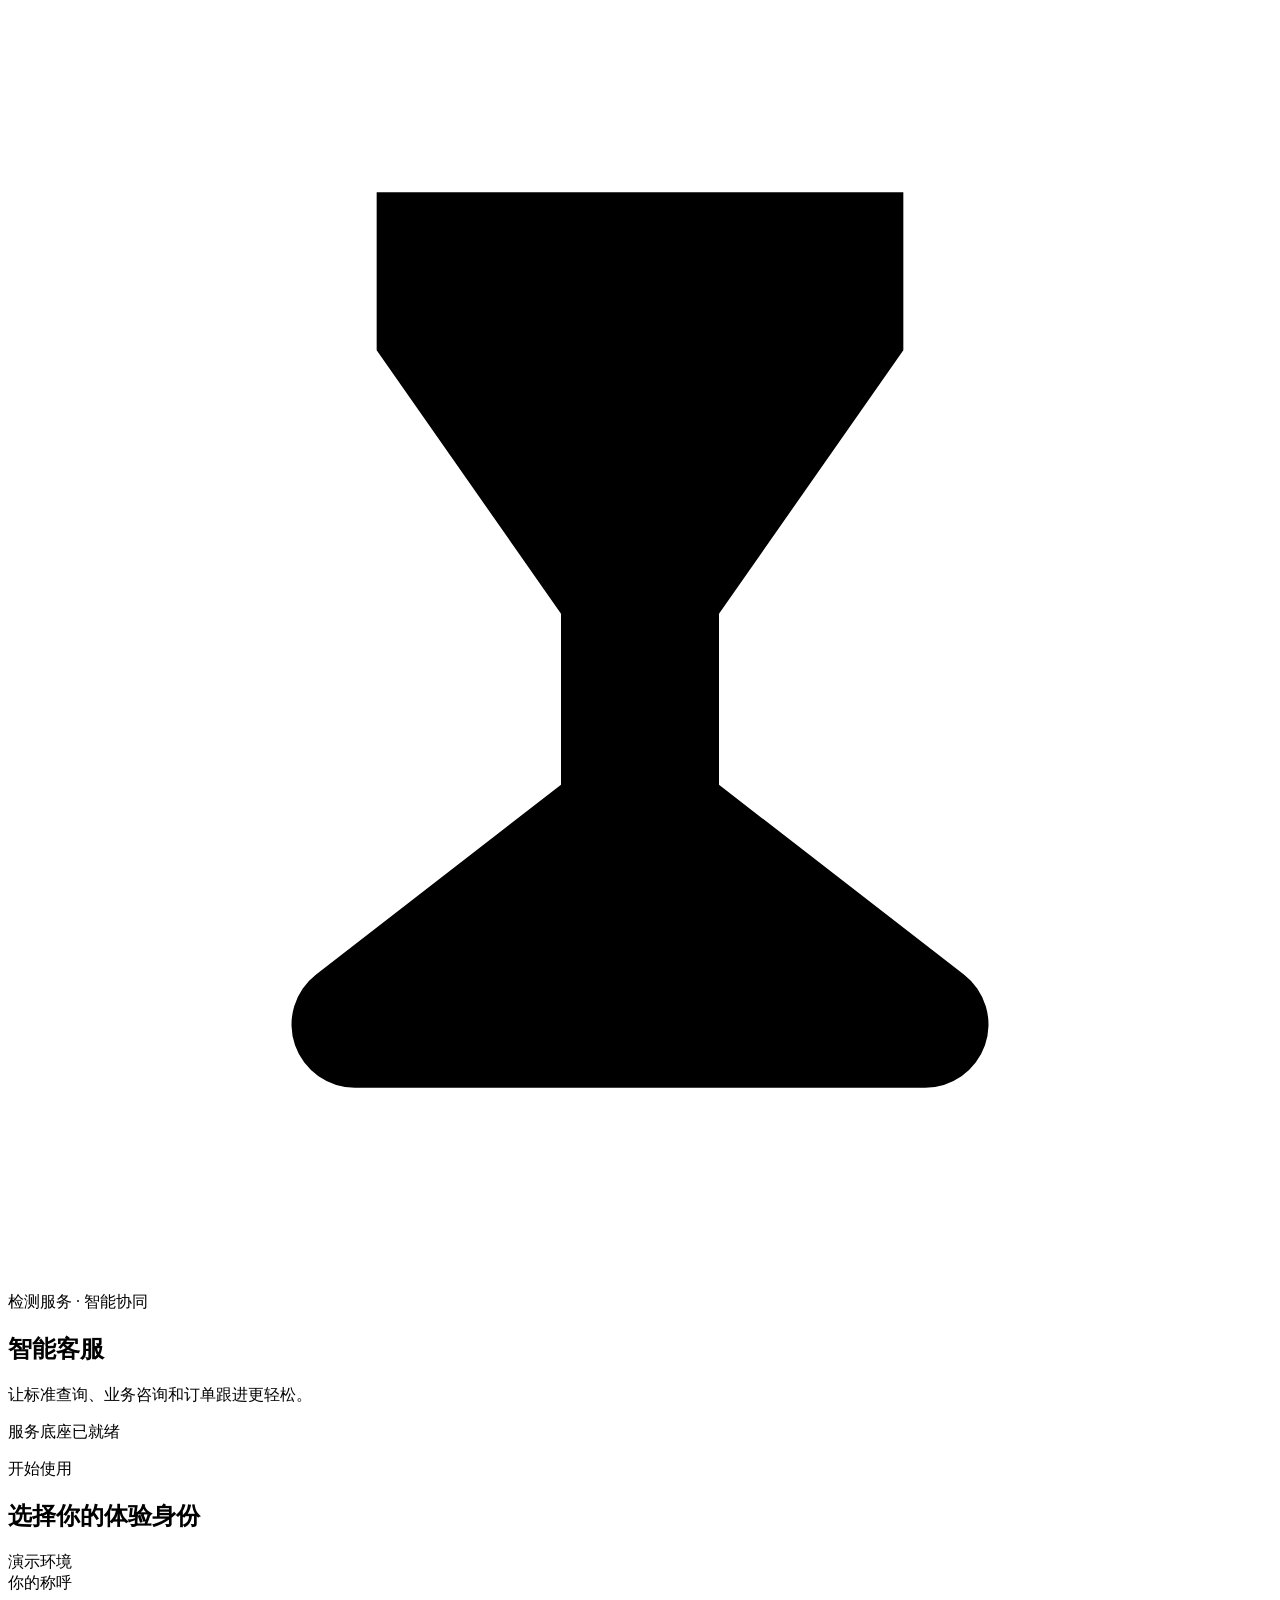
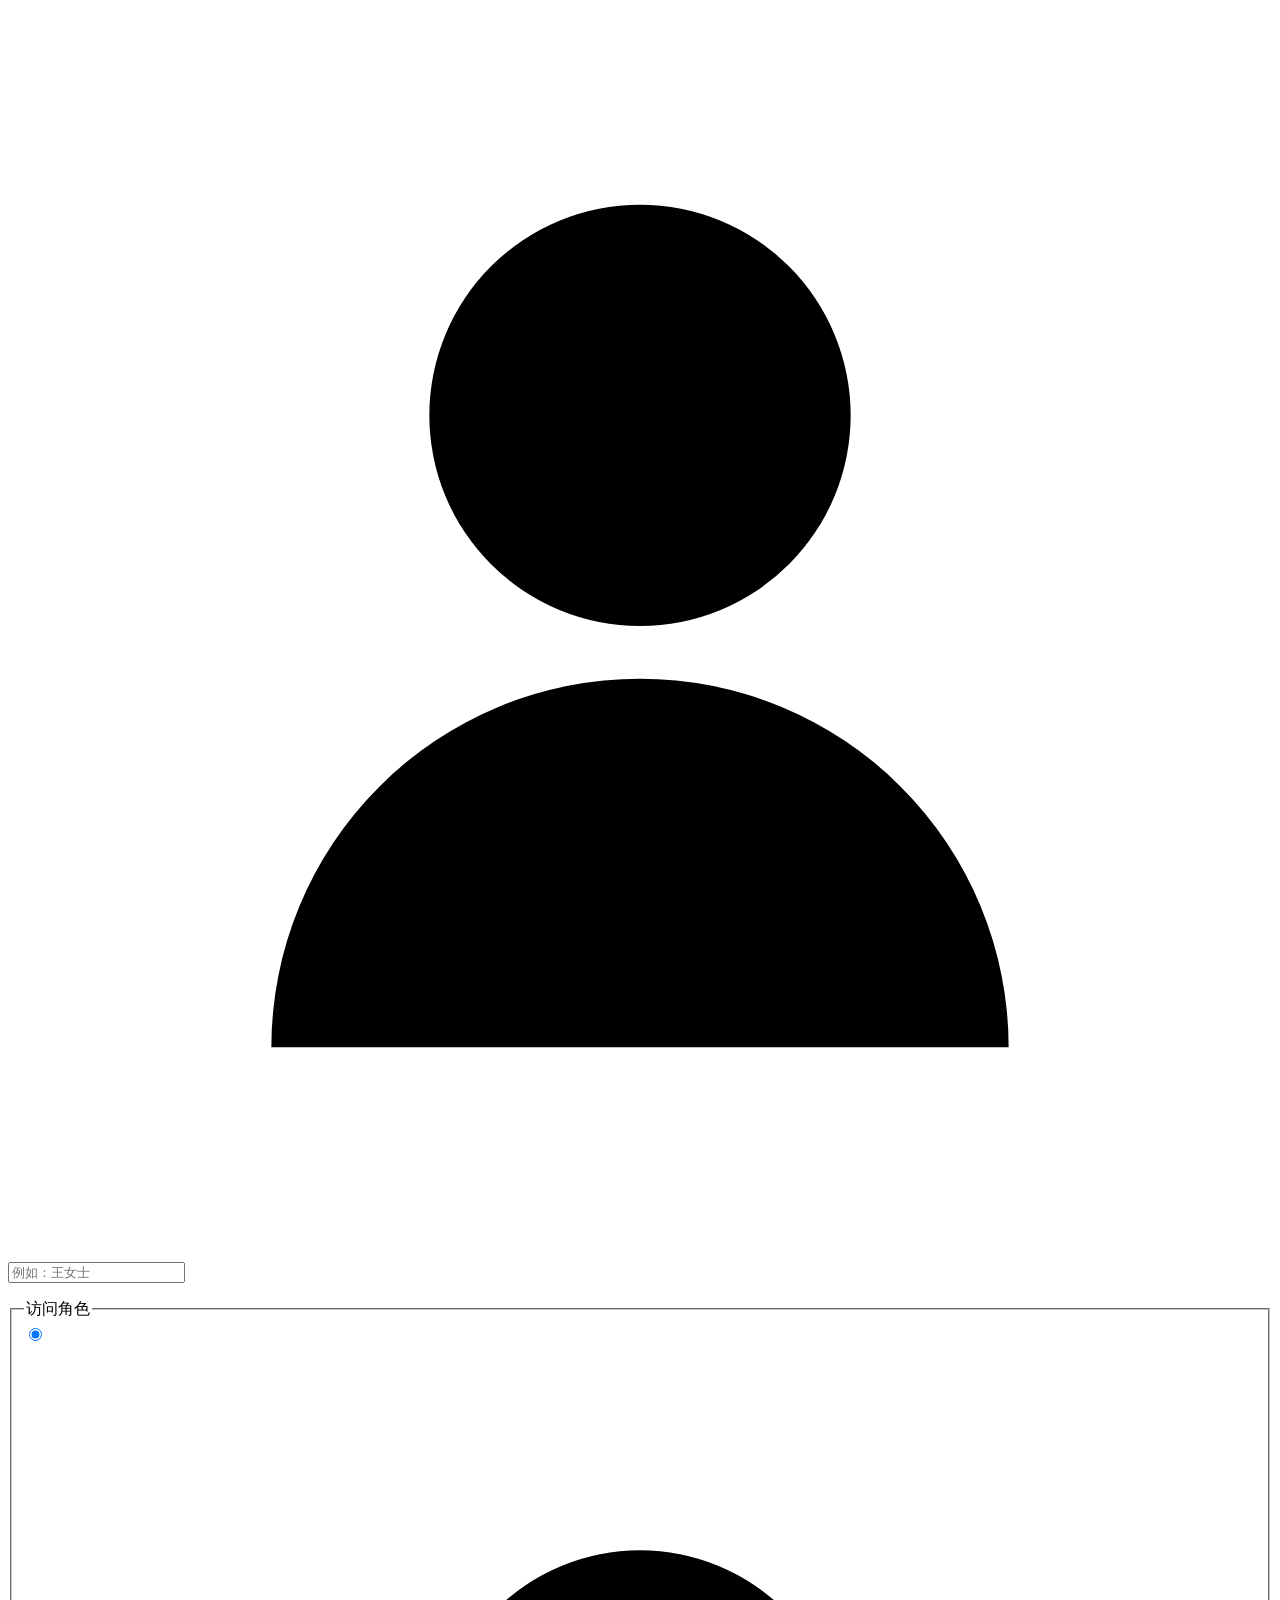
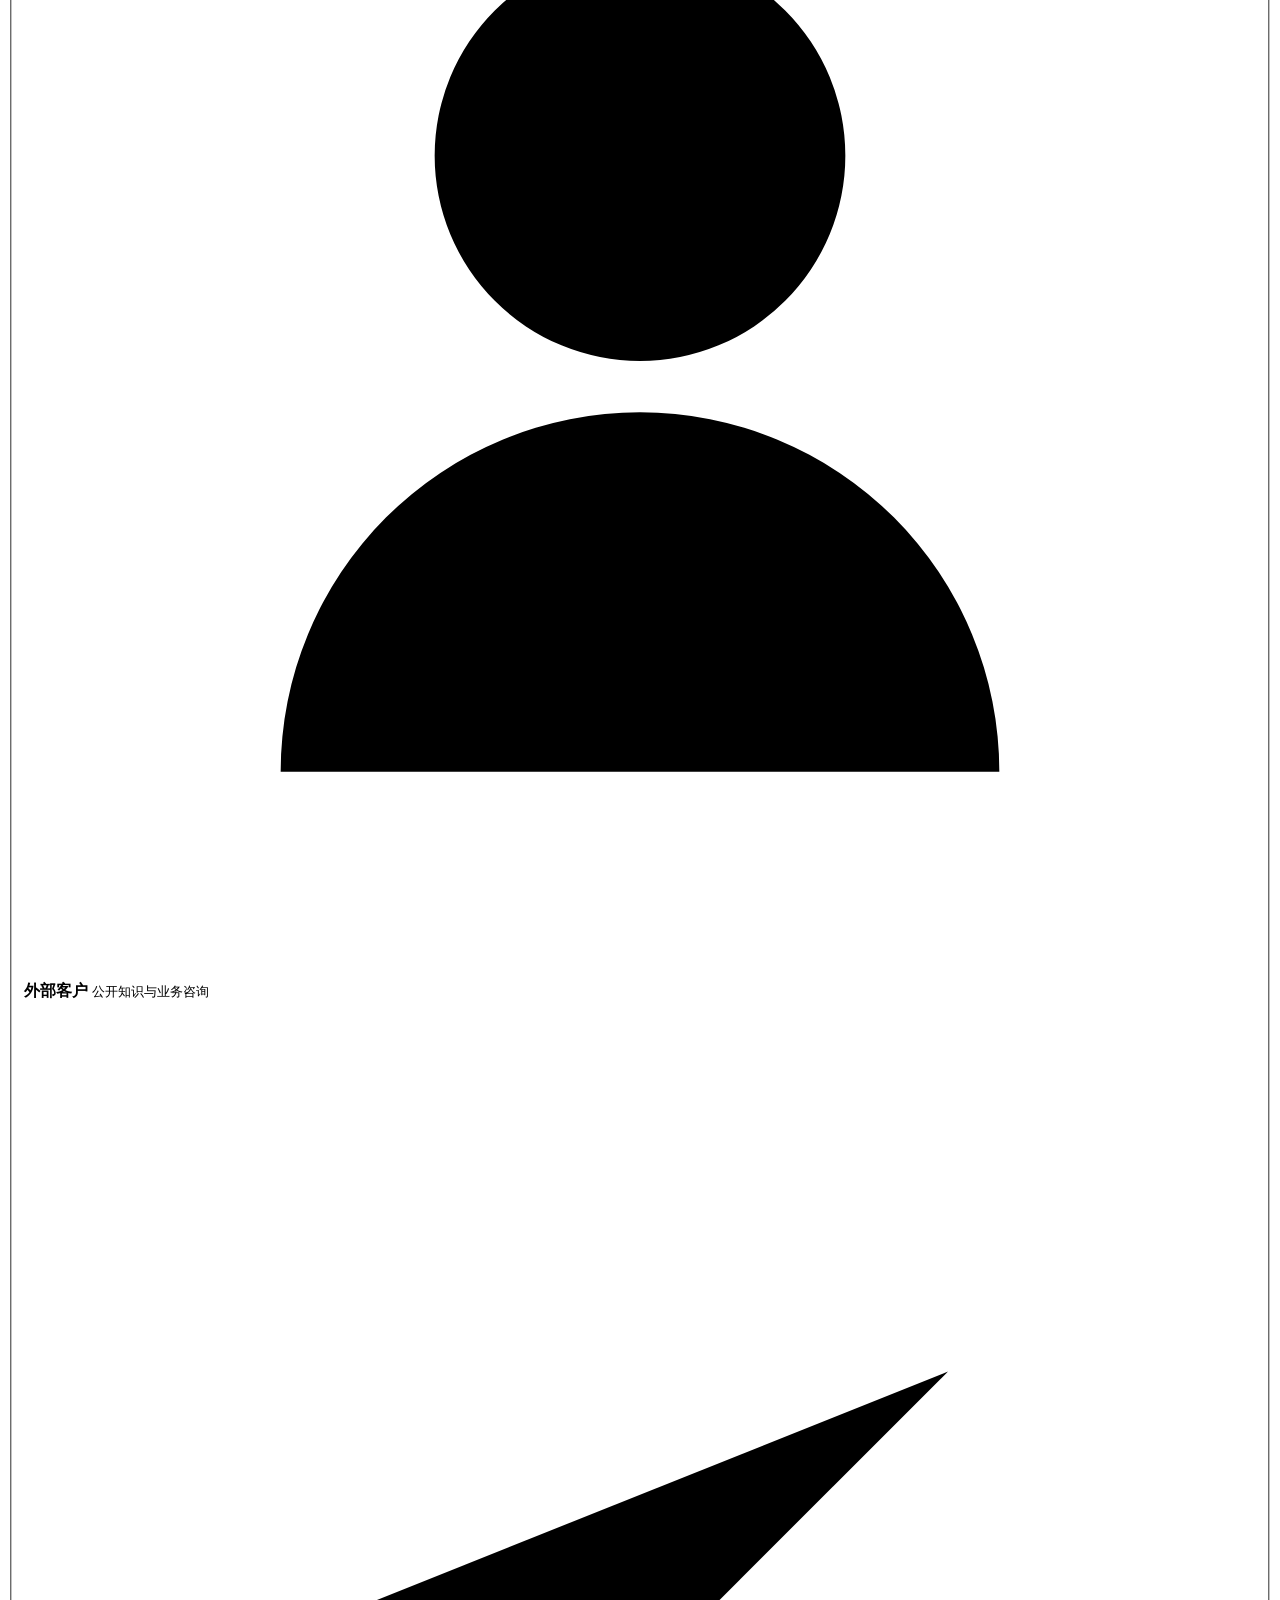
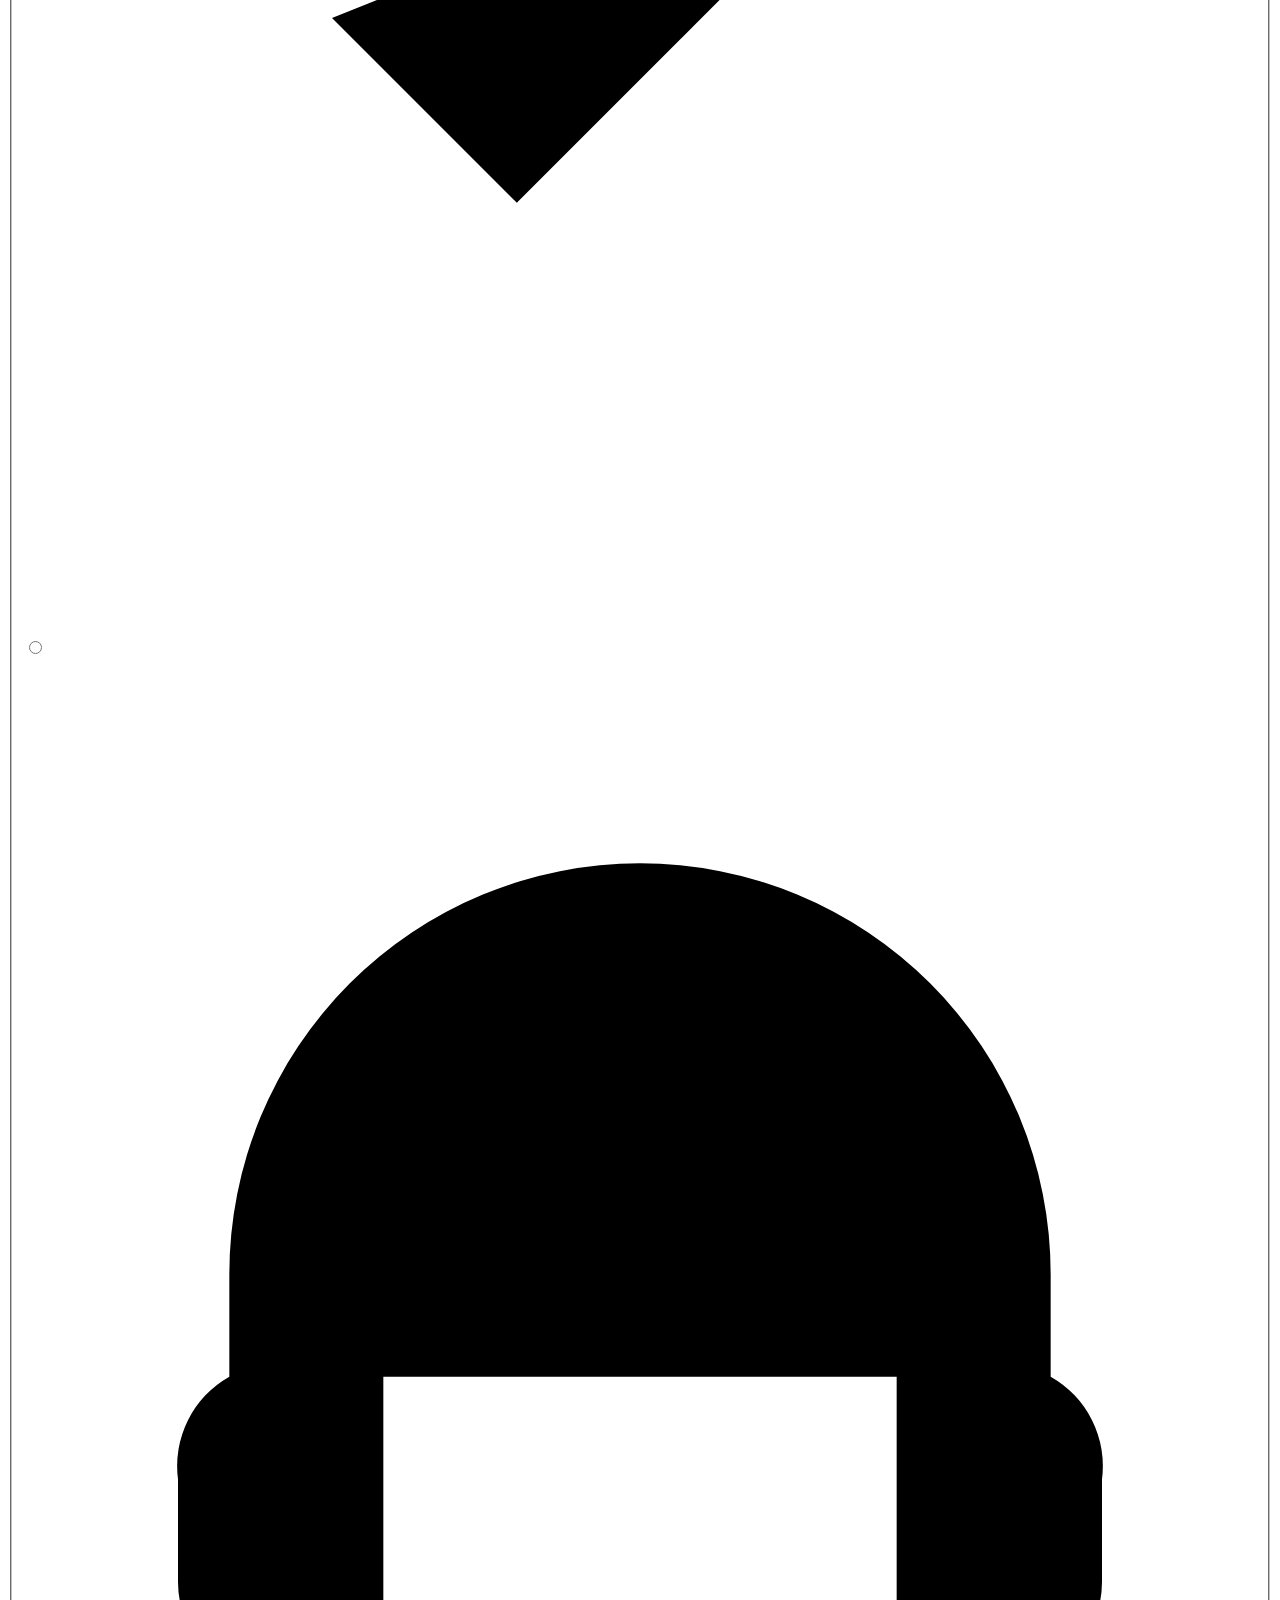
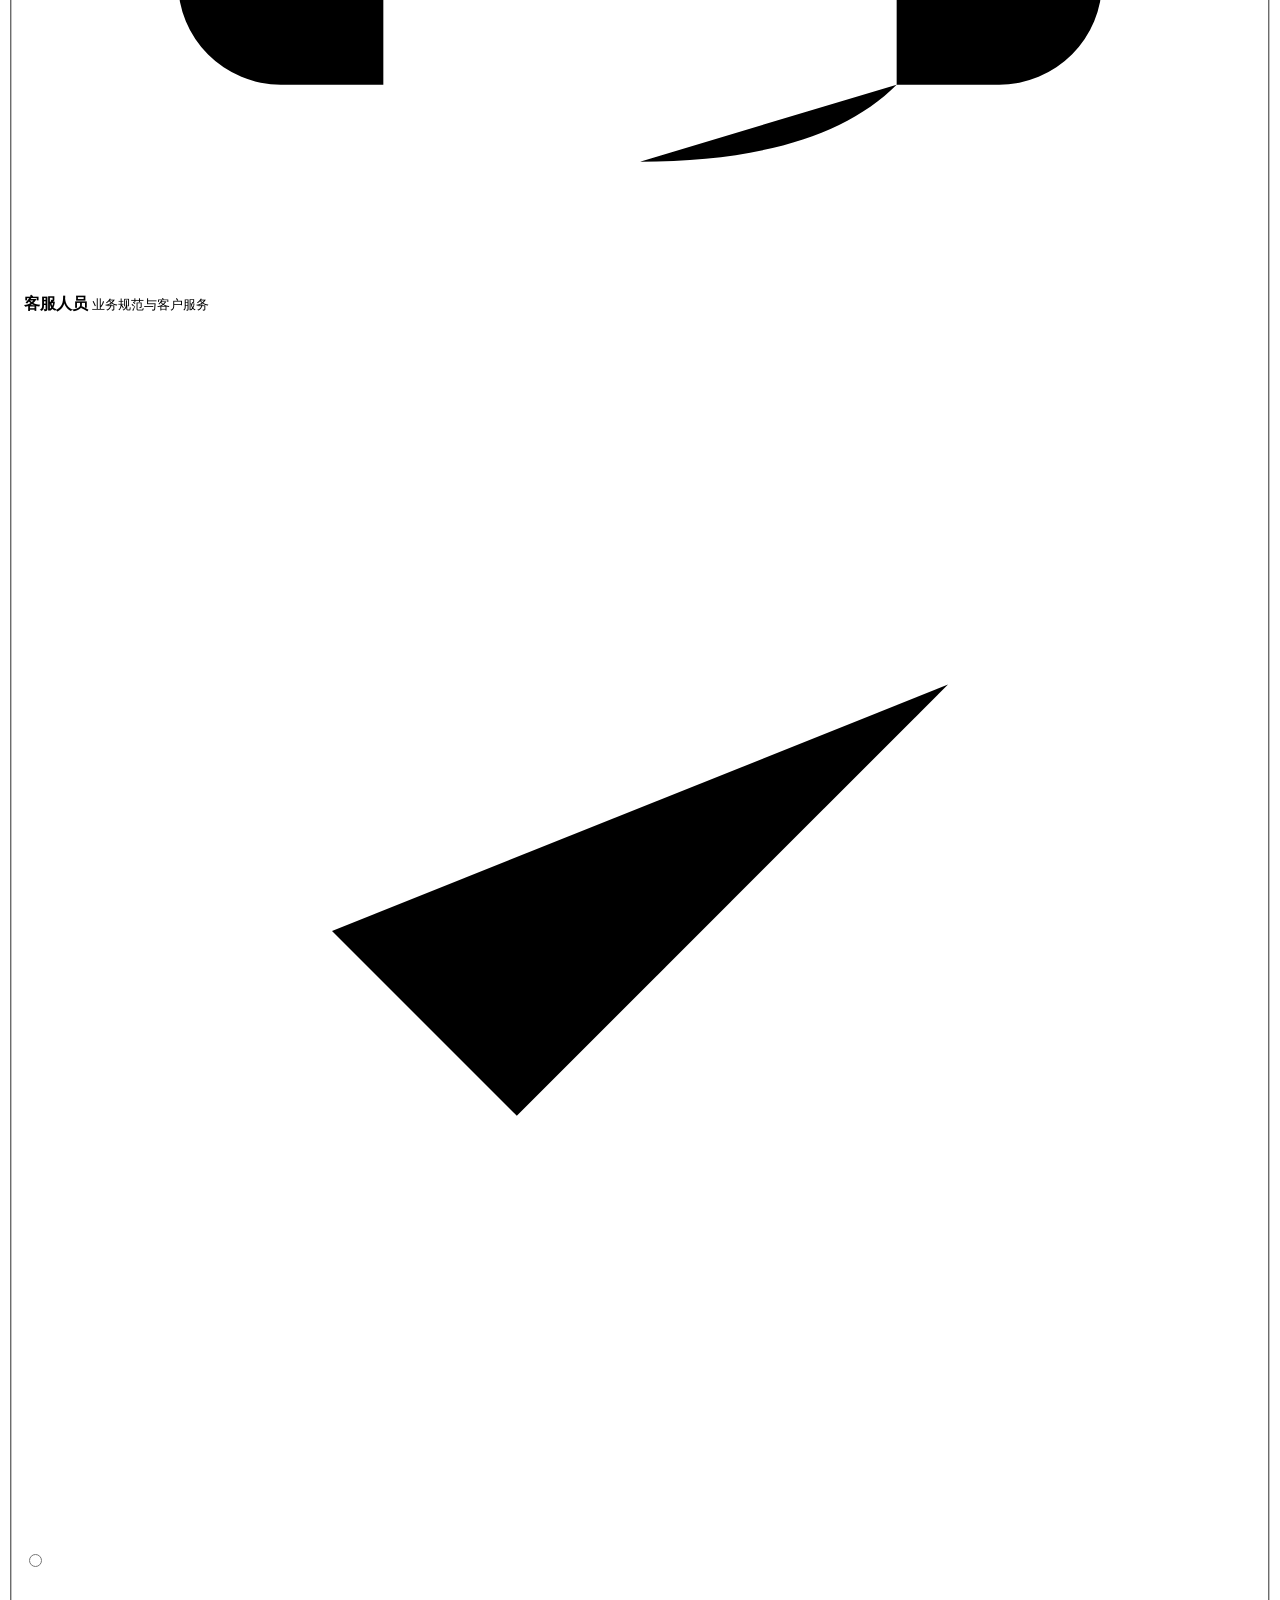
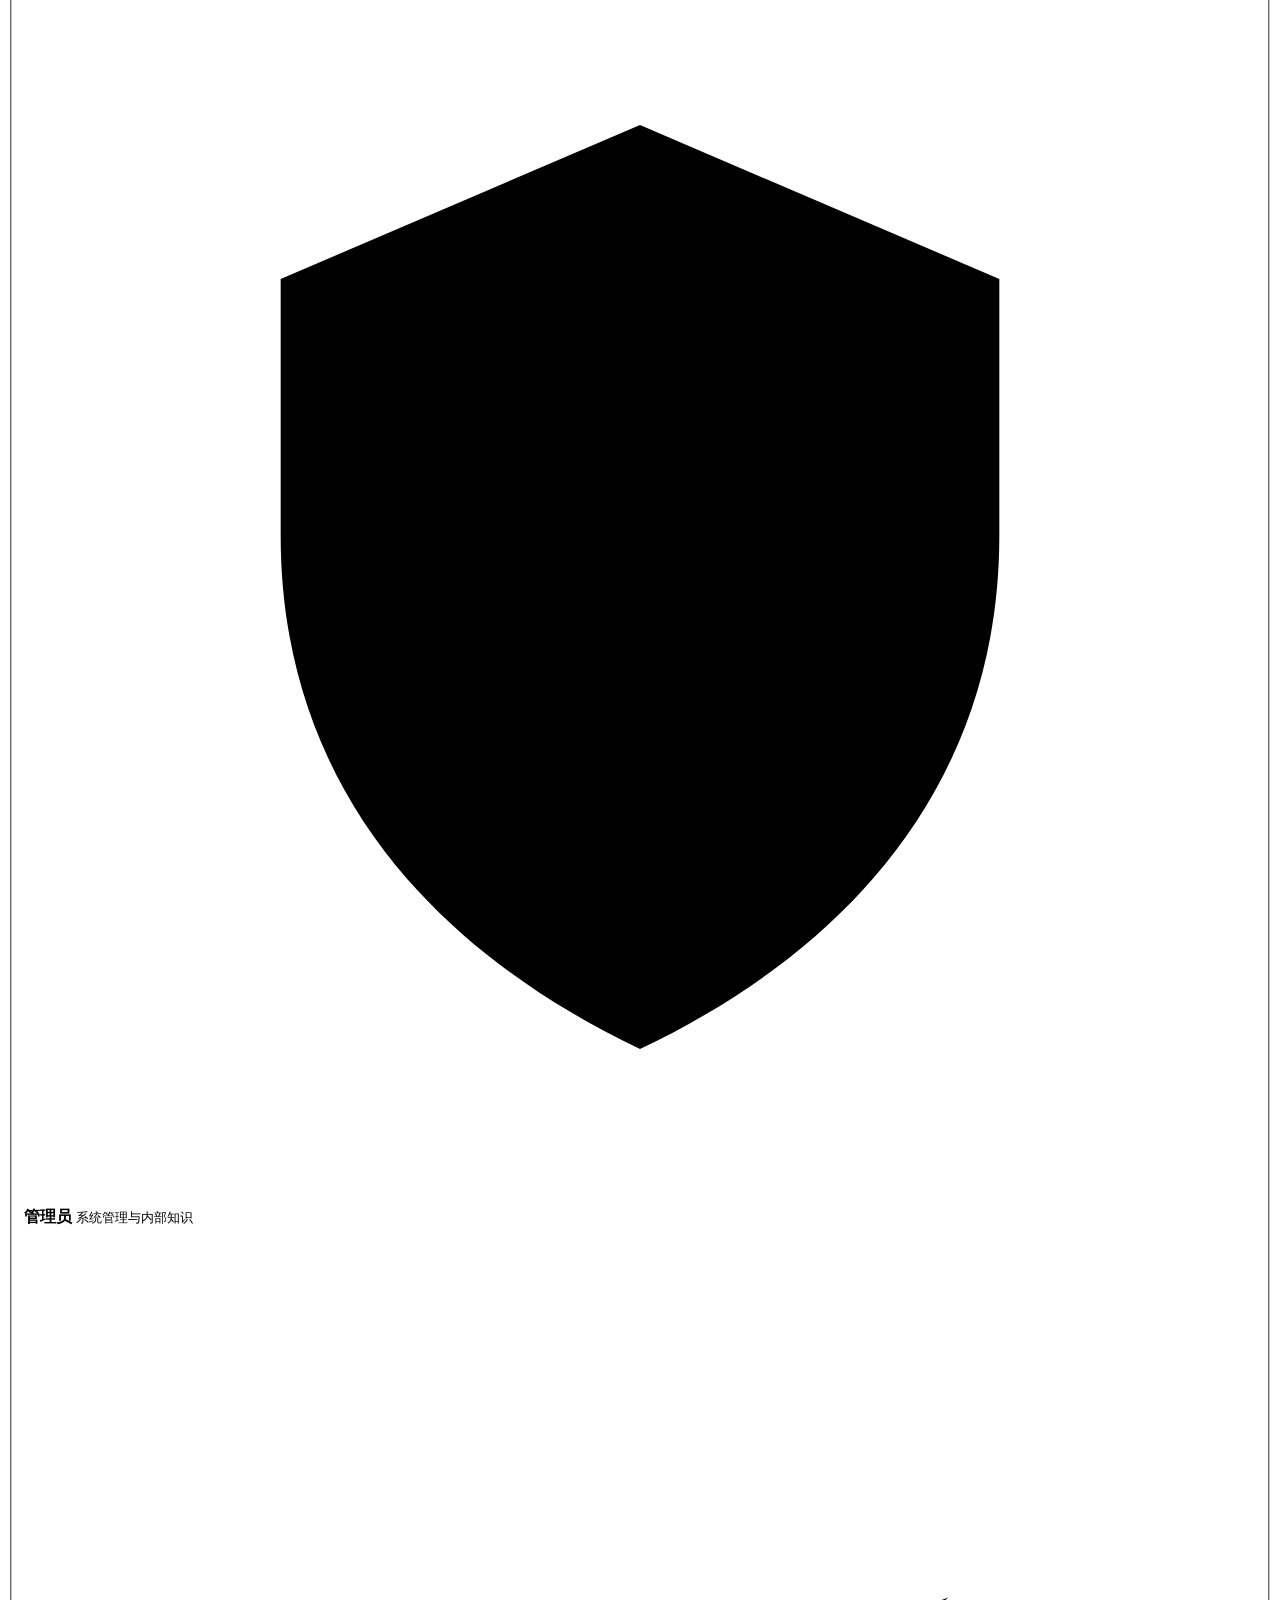
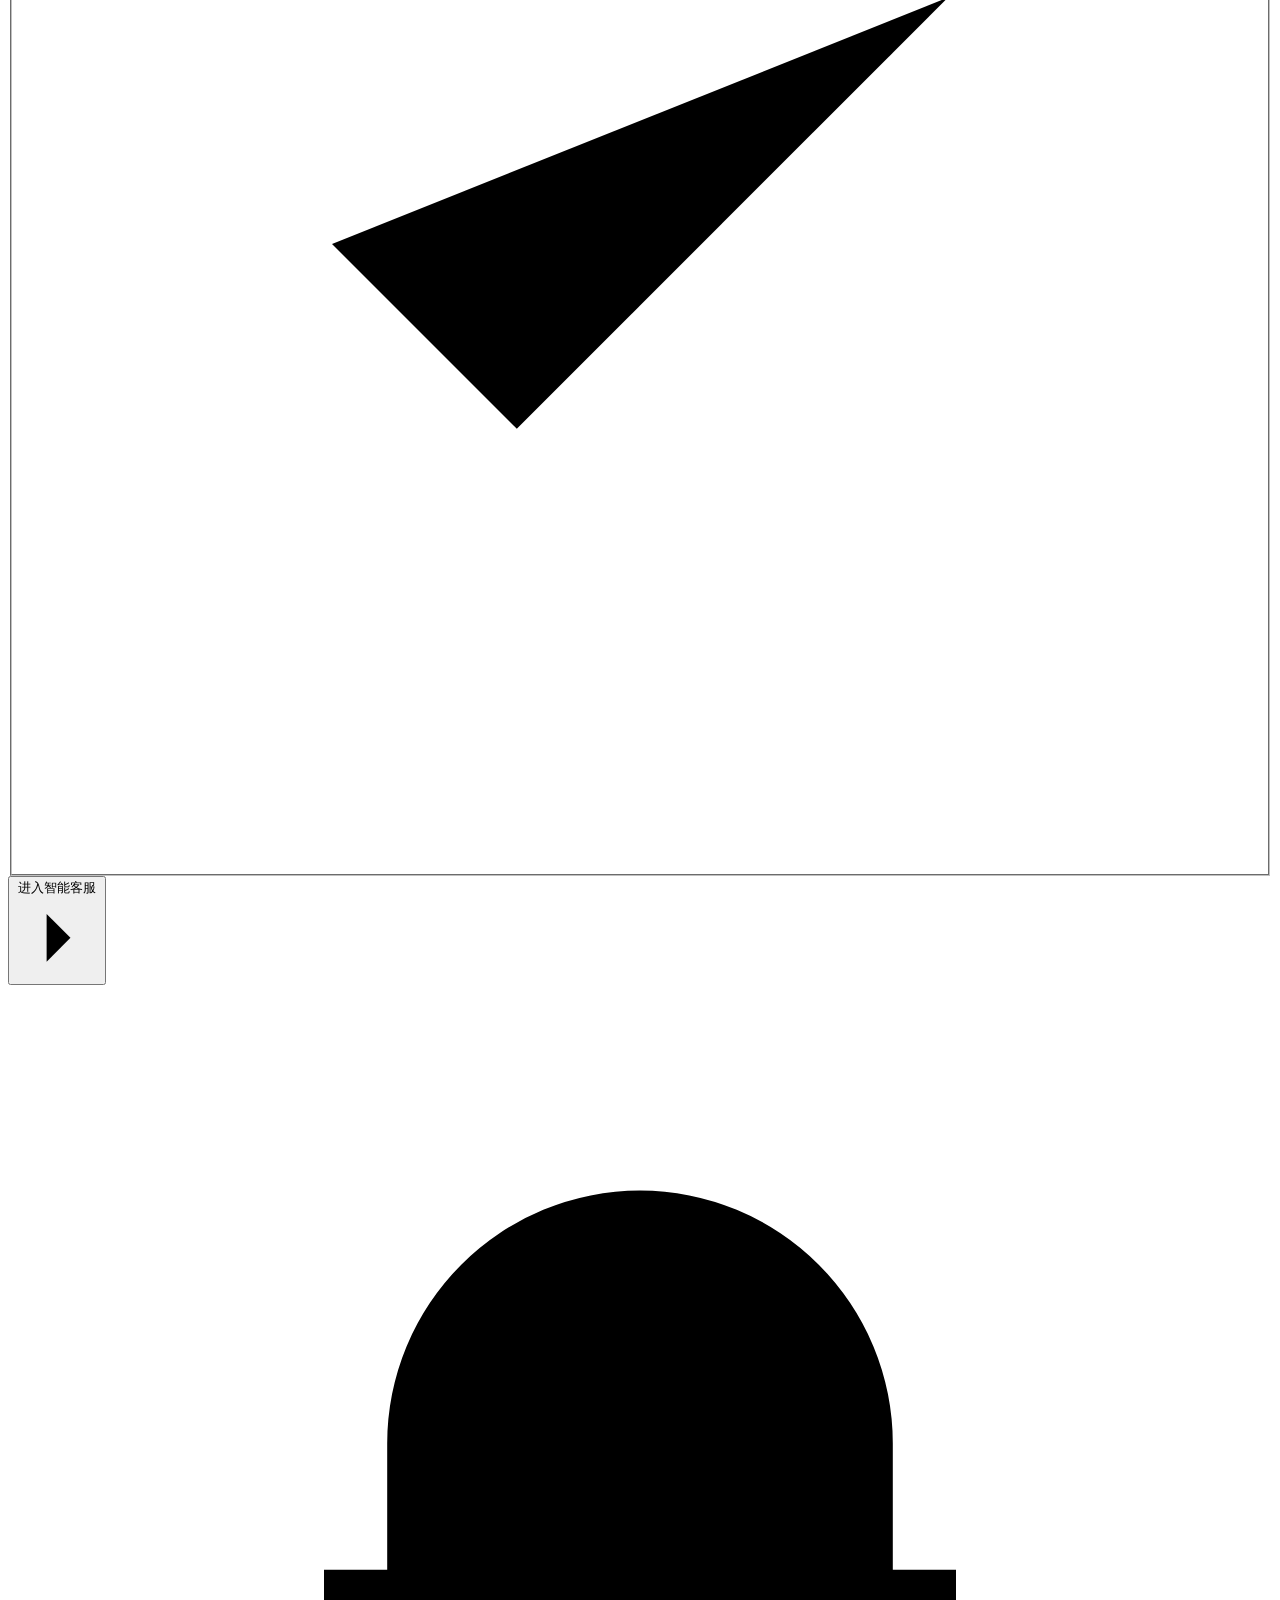
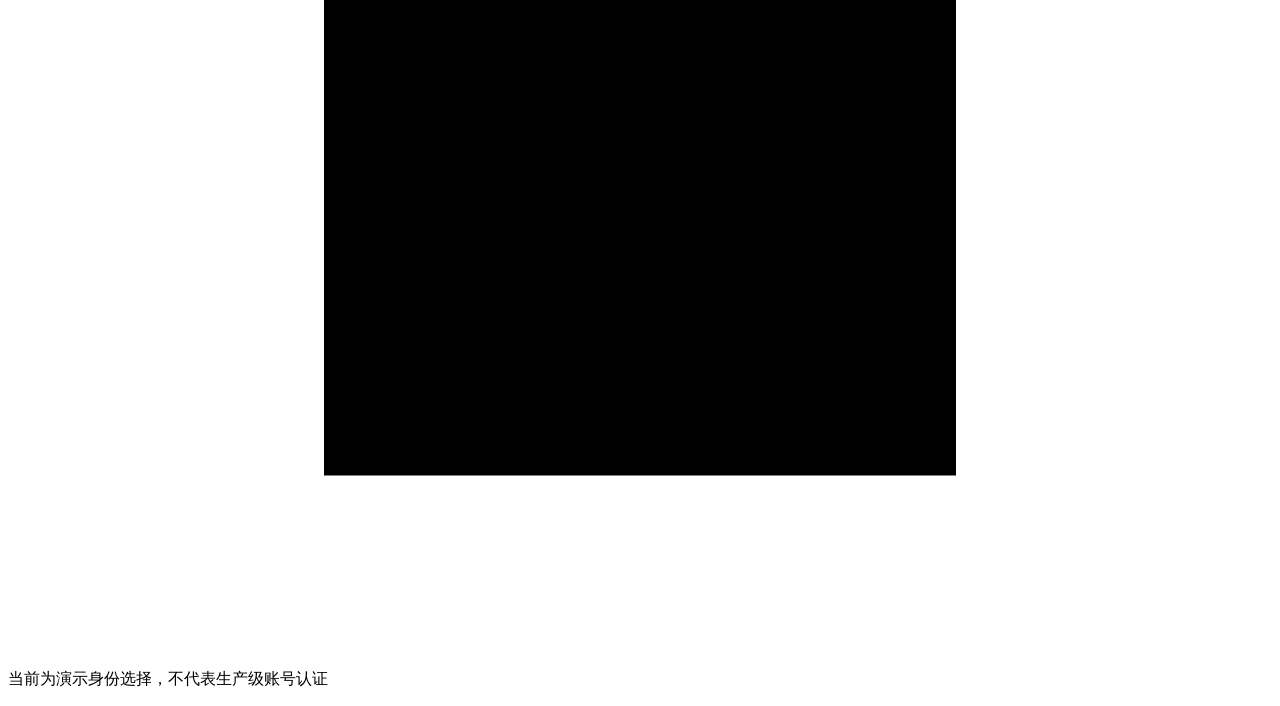
==== mobile/index.html @ 9580fbc6 "Day 1" ====
<!doctype html>
<html lang="zh-CN">
  <head>
    <meta charset="UTF-8" />
    <meta name="viewport" content="width=device-width, initial-scale=1, viewport-fit=cover" />
    <meta name="theme-color" content="#0f6761" />
    <meta name="description" content="纺织品鞋类消费品检测智能客服移动端" />
    <title>智能客服</title>
    <link rel="stylesheet" href="/assets/styles.css" />
    <script src="/assets/app.js" defer></script>
  </head>
  <body>
    <div class="app-frame">
      <main id="welcome-view" class="welcome-view" aria-labelledby="welcome-title">
        <section class="welcome-hero">
          <div class="hero-orb hero-orb-one" aria-hidden="true"></div>
          <div class="hero-orb hero-orb-two" aria-hidden="true"></div>
          <div class="brand-mark" aria-hidden="true">
            <svg viewBox="0 0 48 48" role="img">
              <path d="M14 7h20v6l-7 10v6.5l9.3 7.2A2.4 2.4 0 0 1 34.8 41H13.2a2.4 2.4 0 0 1-1.5-4.3l9.3-7.2V23l-7-10V7Z" />
              <path class="brand-mark-liquid" d="M17 35.5 24 30l7 5.5H17Z" />
            </svg>
          </div>
          <p class="eyebrow">检测服务 · 智能协同</p>
          <h1 id="welcome-title">智能客服</h1>
          <p class="hero-copy">让标准查询、业务咨询和订单跟进更轻松。</p>
          <div class="service-pill">
            <span class="pulse-dot"></span>
            服务底座已就绪
          </div>
        </section>

        <section class="identity-panel" aria-labelledby="identity-title">
          <div class="section-heading">
            <div>
              <p class="step-label">开始使用</p>
              <h2 id="identity-title">选择你的体验身份</h2>
            </div>
            <span class="demo-tag">演示环境</span>
          </div>

          <form id="identity-form" novalidate>
            <label class="field-label" for="display-name">你的称呼</label>
            <div class="text-field">
              <svg viewBox="0 0 24 24" aria-hidden="true">
                <path d="M12 12a4 4 0 1 0 0-8 4 4 0 0 0 0 8Zm7 8a7 7 0 0 0-14 0" />
              </svg>
              <input id="display-name" name="displayName" maxlength="20" autocomplete="name" placeholder="例如：王女士" required />
            </div>
            <p id="name-error" class="field-error" role="alert"></p>

            <fieldset class="role-fieldset">
              <legend>访问角色</legend>
              <div class="role-list">
                <label class="role-card">
                  <input type="radio" name="role" value="customer" checked />
                  <span class="role-icon role-icon-customer" aria-hidden="true">
                    <svg viewBox="0 0 24 24"><path d="M12 12a4 4 0 1 0 0-8 4 4 0 0 0 0 8Zm7 8a7 7 0 0 0-14 0" /></svg>
                  </span>
                  <span class="role-content">
                    <strong>外部客户</strong>
                    <small>公开知识与业务咨询</small>
                  </span>
                  <span class="role-check" aria-hidden="true">
                    <svg viewBox="0 0 20 20"><path d="m5 10 3 3 7-7" /></svg>
                  </span>
                </label>

                <label class="role-card">
                  <input type="radio" name="role" value="service" />
                  <span class="role-icon role-icon-service" aria-hidden="true">
                    <svg viewBox="0 0 24 24"><path d="M4 14v-2a8 8 0 0 1 16 0v2M4 14h3v6H5a2 2 0 0 1-2-2v-2a2 2 0 0 1 1-2Zm16 0h-3v6h2a2 2 0 0 0 2-2v-2a2 2 0 0 0-1-2ZM17 20c-1 1-2.7 1.5-5 1.5" /></svg>
                  </span>
                  <span class="role-content">
                    <strong>客服人员</strong>
                    <small>业务规范与客户服务</small>
                  </span>
                  <span class="role-check" aria-hidden="true">
                    <svg viewBox="0 0 20 20"><path d="m5 10 3 3 7-7" /></svg>
                  </span>
                </label>

                <label class="role-card">
                  <input type="radio" name="role" value="admin" />
                  <span class="role-icon role-icon-admin" aria-hidden="true">
                    <svg viewBox="0 0 24 24"><path d="M12 3 5 6v5c0 4.7 2.8 8 7 10 4.2-2 7-5.3 7-10V6l-7-3Zm-3 9 2 2 4-5" /></svg>
                  </span>
                  <span class="role-content">
                    <strong>管理员</strong>
                    <small>系统管理与内部知识</small>
                  </span>
                  <span class="role-check" aria-hidden="true">
                    <svg viewBox="0 0 20 20"><path d="m5 10 3 3 7-7" /></svg>
                  </span>
                </label>
              </div>
            </fieldset>

            <button class="primary-button" type="submit">
              进入智能客服
              <svg viewBox="0 0 24 24" aria-hidden="true"><path d="m9 5 7 7-7 7" /></svg>
            </button>
          </form>

          <p class="privacy-note">
            <svg viewBox="0 0 20 20" aria-hidden="true"><path d="M6 9V7a4 4 0 0 1 8 0v2m-9 0h10v8H5V9Z" /></svg>
            当前为演示身份选择，不代表生产级账号认证
          </p>
        </section>
      </main>

      <main id="chat-view" class="chat-view" aria-labelledby="chat-title" hidden>
        <header class="chat-header">
          <button id="back-button" class="icon-button" type="button" aria-label="返回身份选择">
            <svg viewBox="0 0 24 24" aria-hidden="true"><path d="m15 18-6-6 6-6" /></svg>
          </button>
          <div class="agent-avatar" aria-hidden="true">
            <svg viewBox="0 0 32 32"><path d="M9 5h14v4l-5 7v4l6 5H8l6-5v-4L9 9V5Z" /><path class="avatar-liquid" d="m11 24 5-4 5 4H11Z" /></svg>
          </div>
          <div class="chat-heading">
            <h1 id="chat-title">智能客服</h1>
            <p id="connection-status"><span class="status-dot"></span>正在检查服务</p>
          </div>
          <button id="identity-button" class="identity-button" type="button" aria-label="切换身份">
            <span id="identity-badge">客户</span>
          </button>
        </header>

        <div id="network-banner" class="network-banner" role="status" hidden>
          <svg viewBox="0 0 24 24" aria-hidden="true"><path d="M3 9a14 14 0 0 1 18 0m-15 4a9 9 0 0 1 12 0m-9 4a4 4 0 0 1 6 0M12 21h.01" /></svg>
          服务暂时不可用，请确认后端已启动
        </div>

        <section id="message-list" class="message-list" aria-live="polite" aria-label="对话消息"></section>

        <section id="quick-prompts" class="quick-prompts" aria-label="快捷提问">
          <p>你可以这样问</p>
          <div class="prompt-row">
            <button type="button" data-prompt="你好，请帮我确认服务是否连通">确认服务连接</button>
            <button type="button" data-prompt="我想了解纺织品检测服务">了解检测服务</button>
          </div>
        </section>

        <form id="composer" class="composer">
          <div class="composer-box">
            <textarea id="message-input" rows="1" maxlength="500" placeholder="请输入你的问题…" aria-label="消息内容"></textarea>
            <button id="send-button" class="send-button" type="submit" aria-label="发送消息" disabled>
              <svg viewBox="0 0 24 24" aria-hidden="true"><path d="m4 4 17 8-17 8 3-8-3-8Zm3 8h14" /></svg>
            </button>
          </div>
          <p class="composer-tip">智能回答仅供参考，专业结论请以正式报告为准</p>
        </form>
      </main>
    </div>
  </body>
</html>
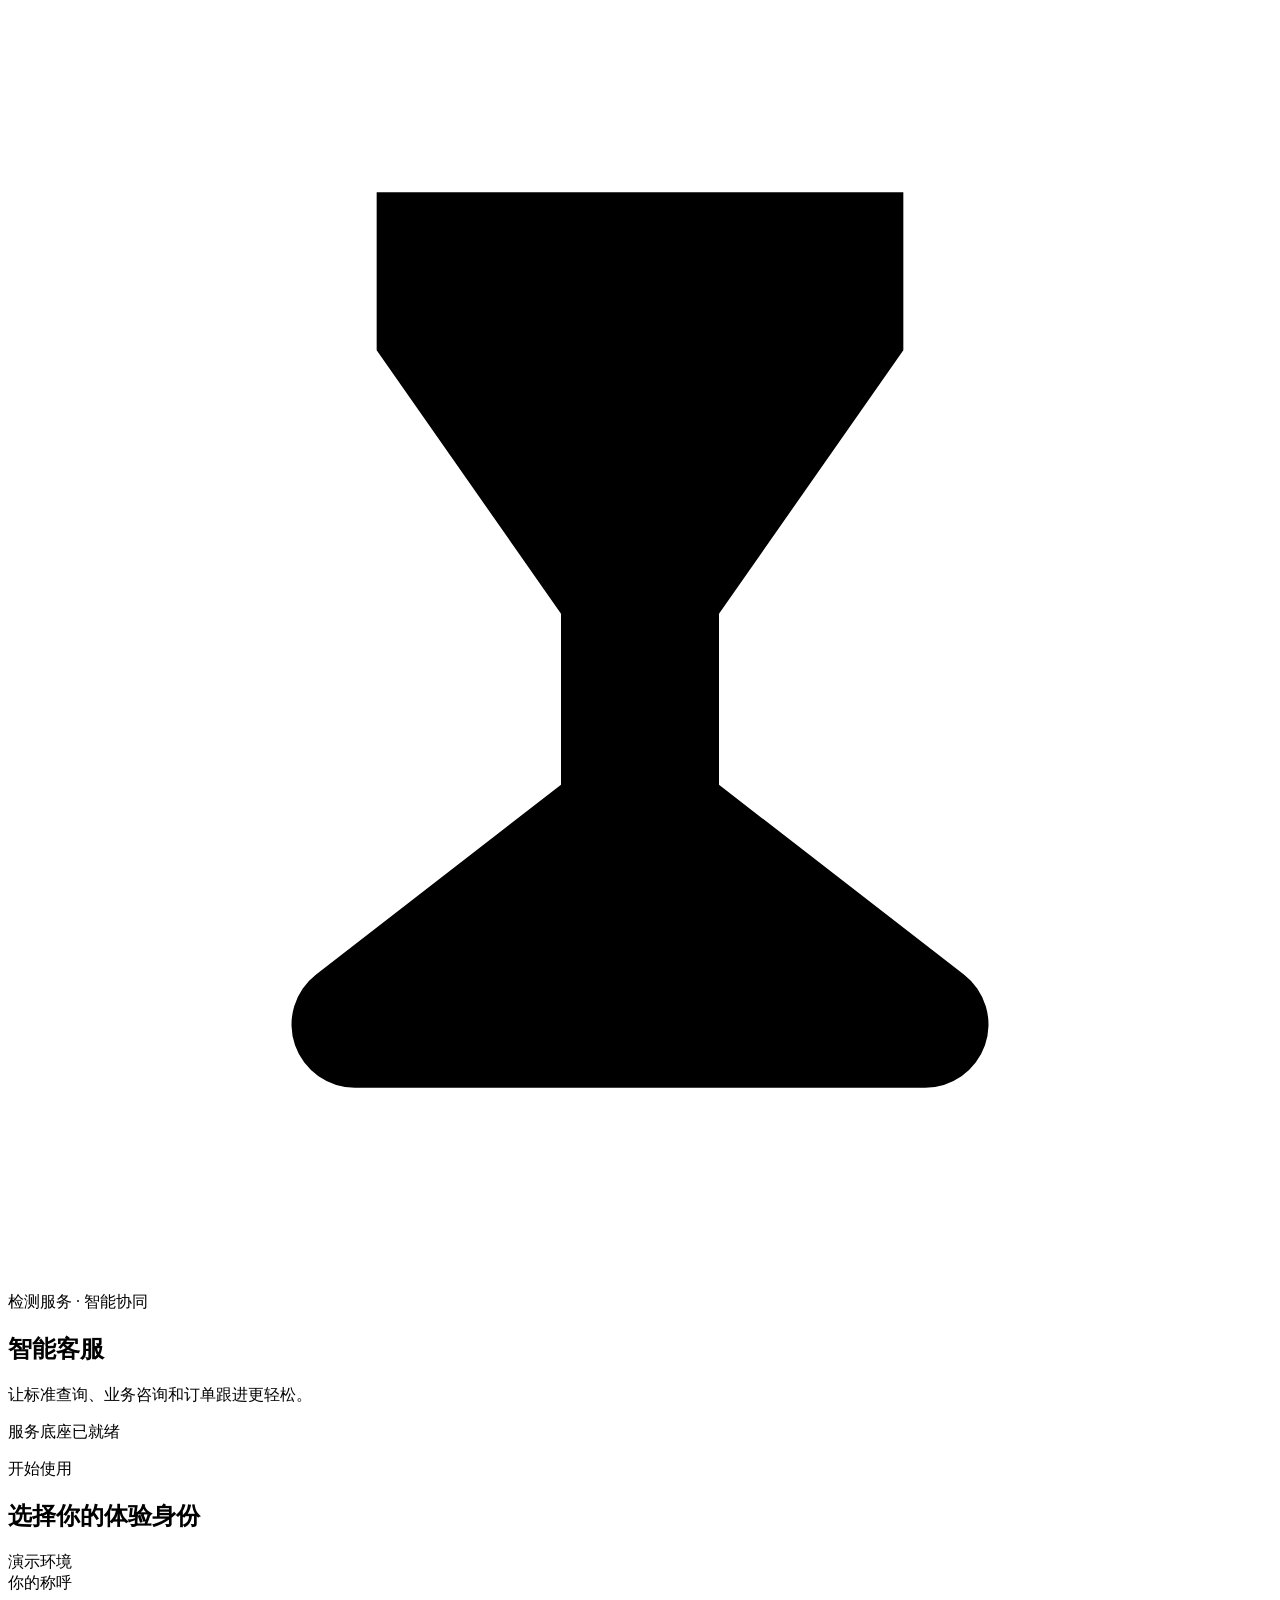
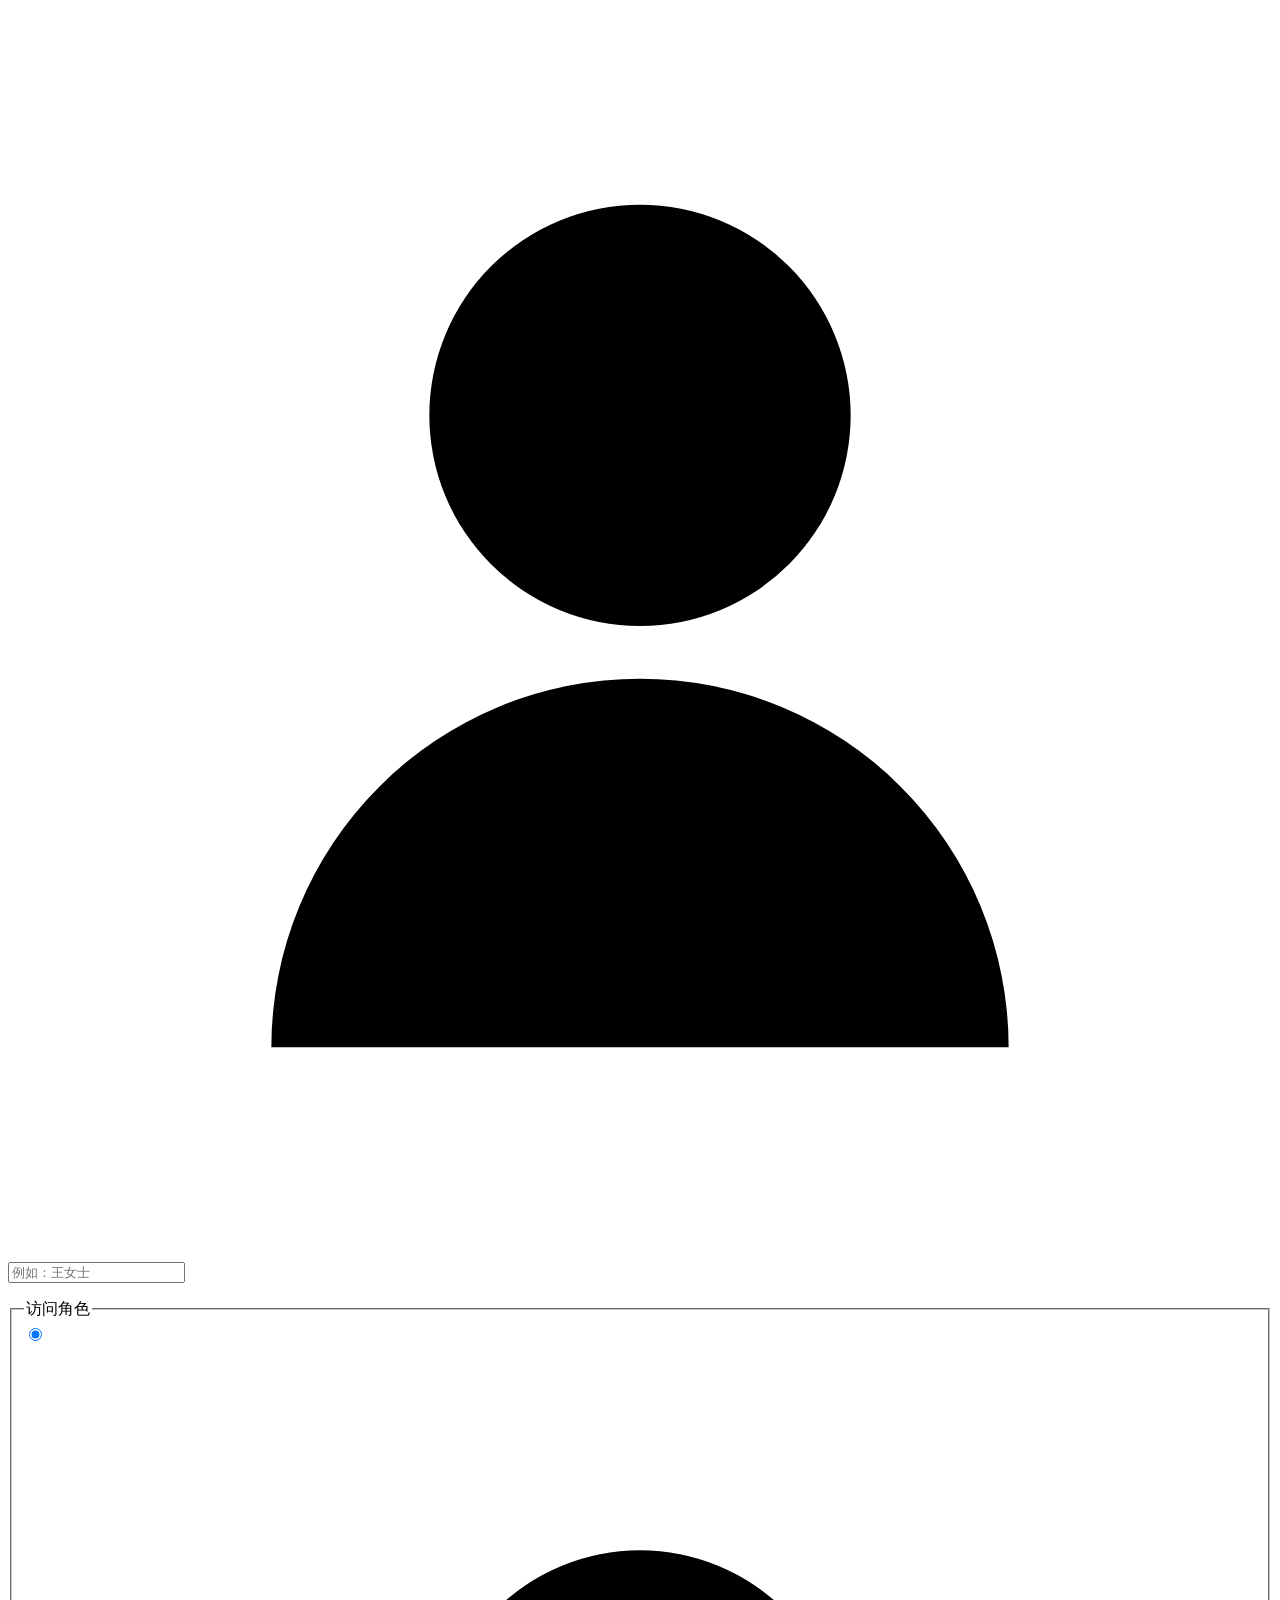
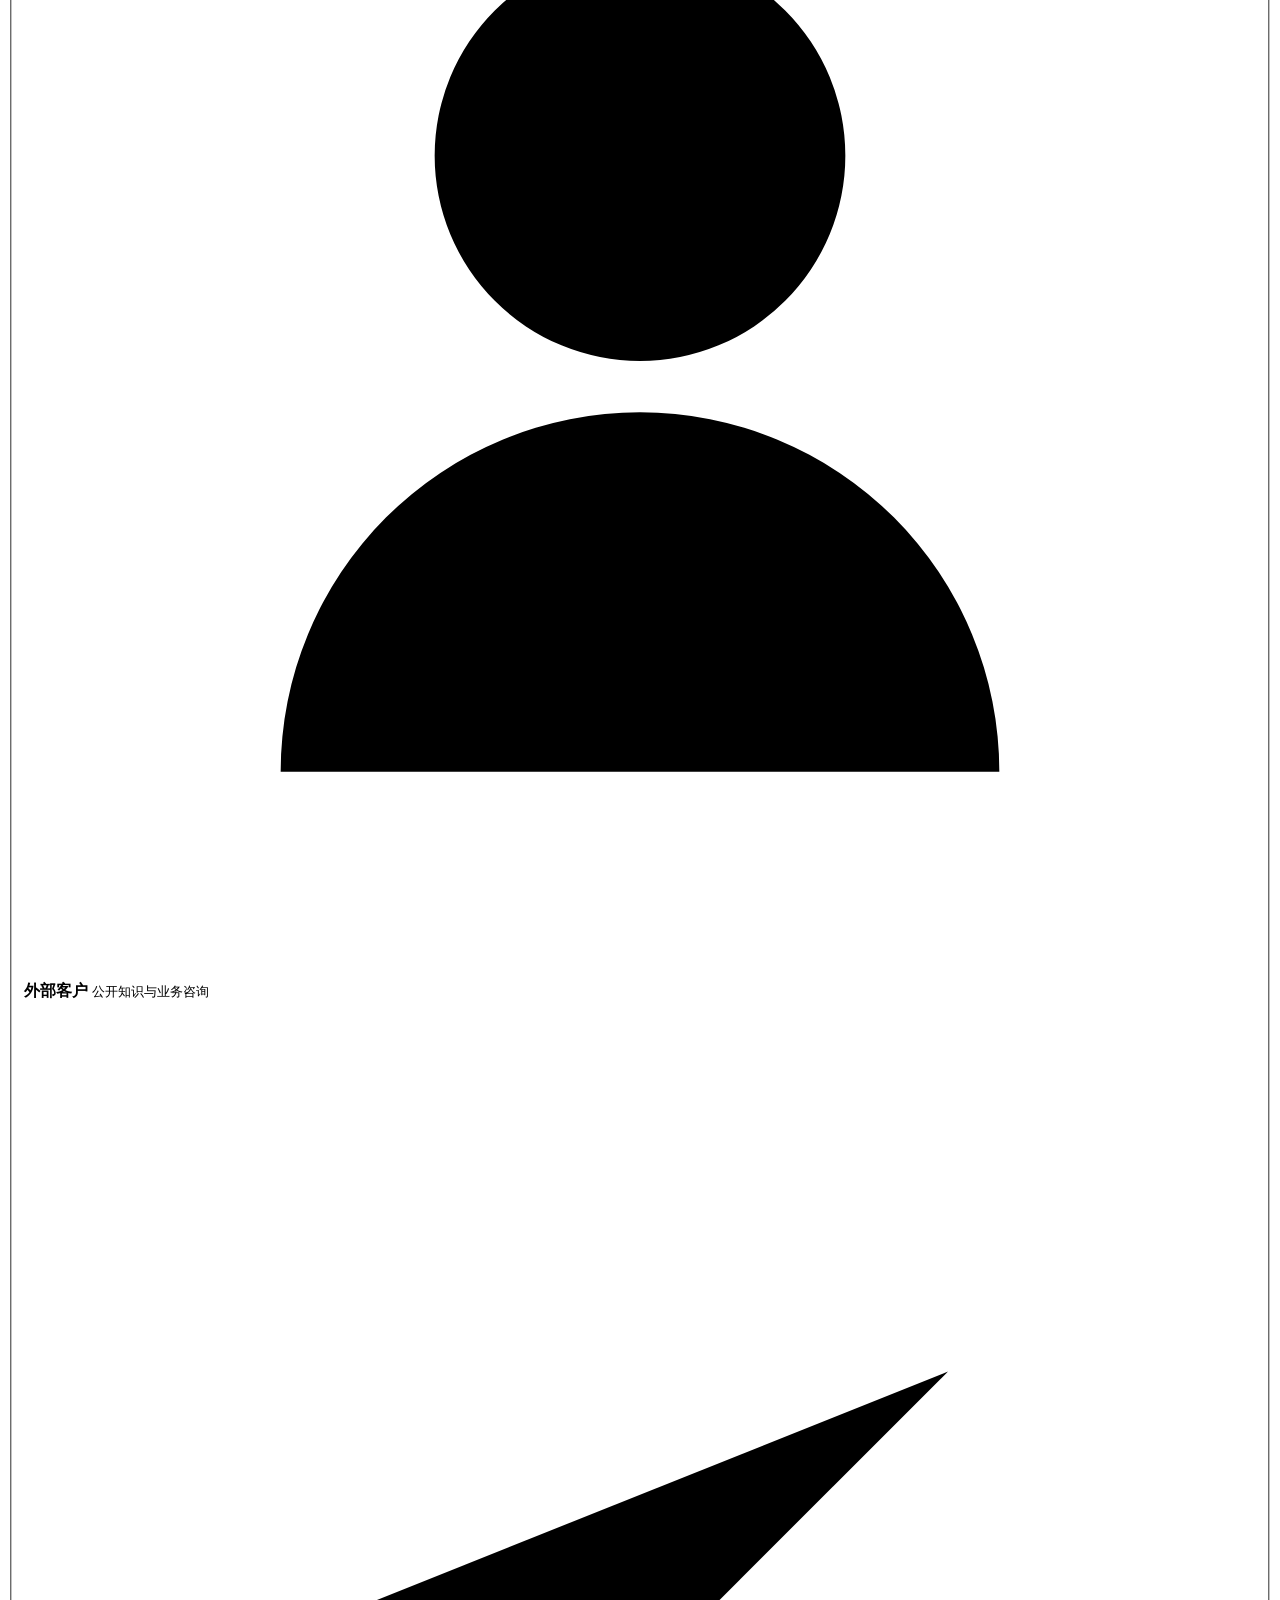
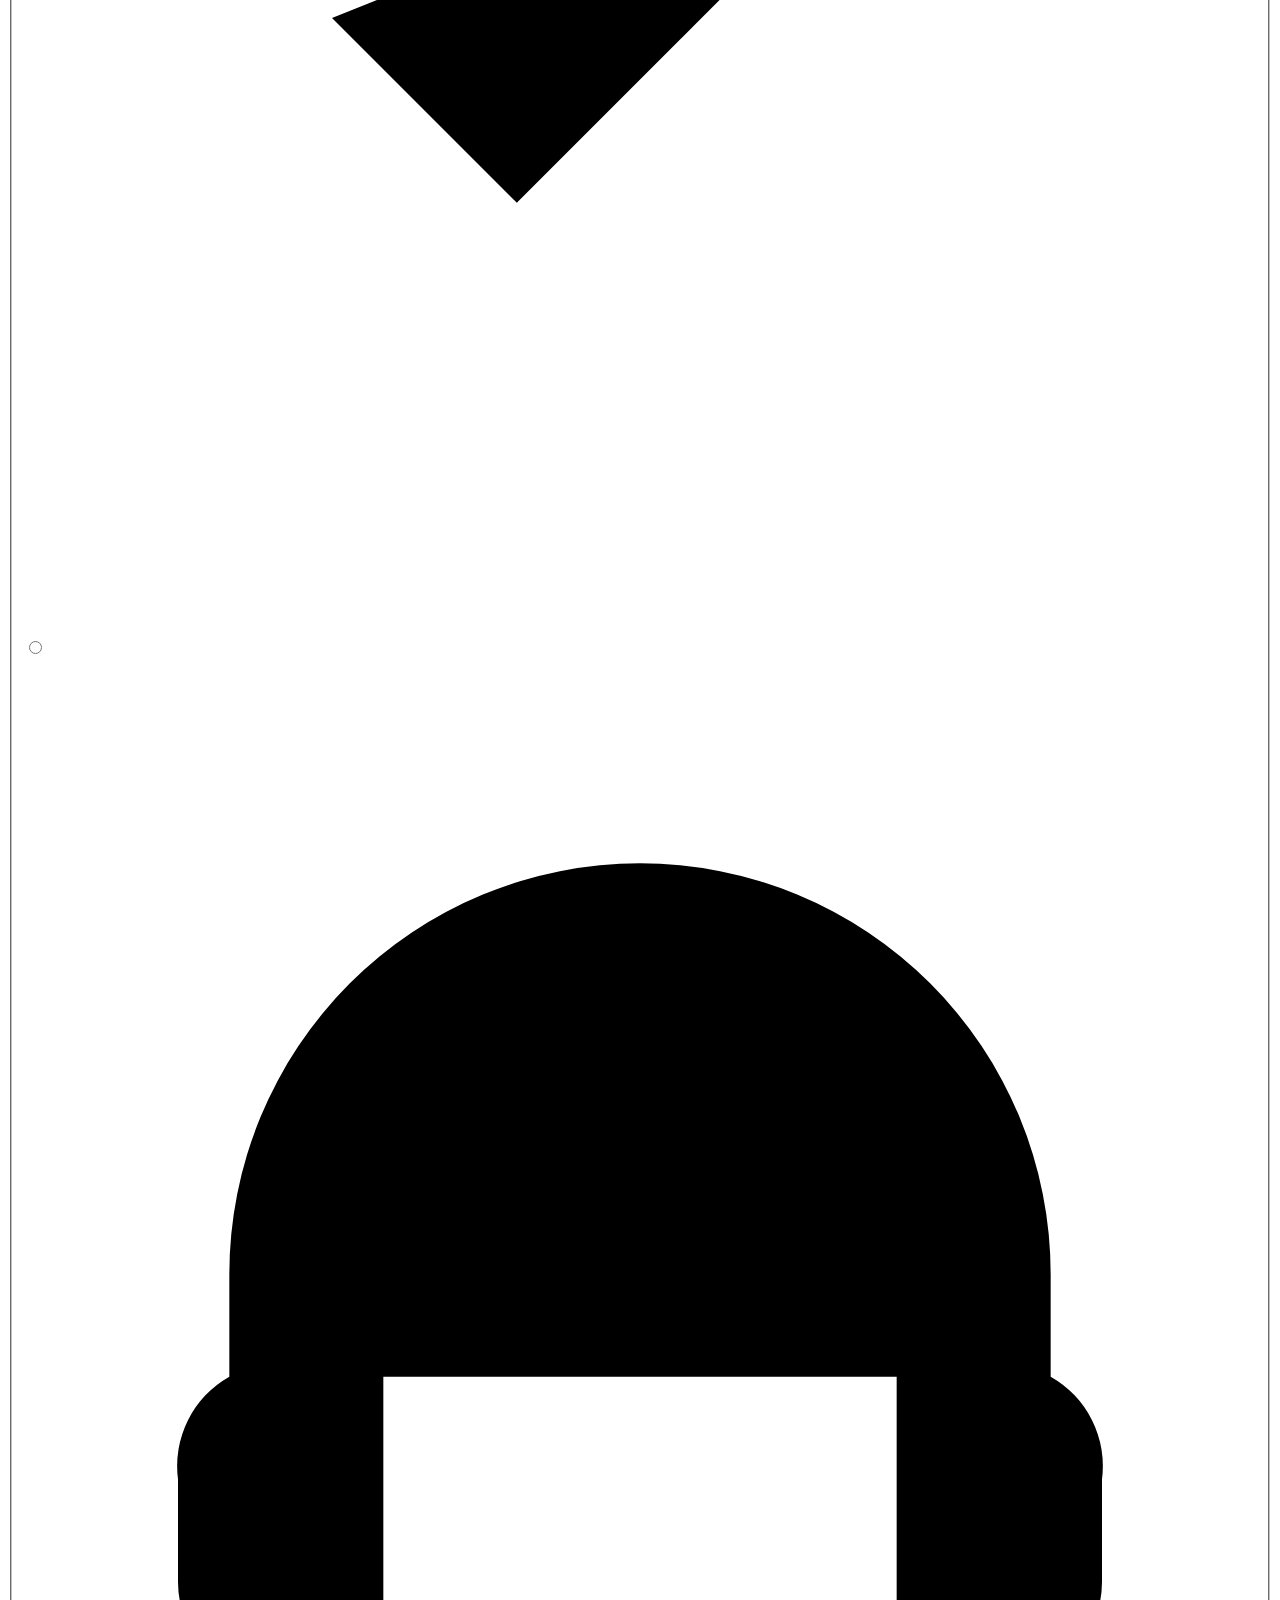
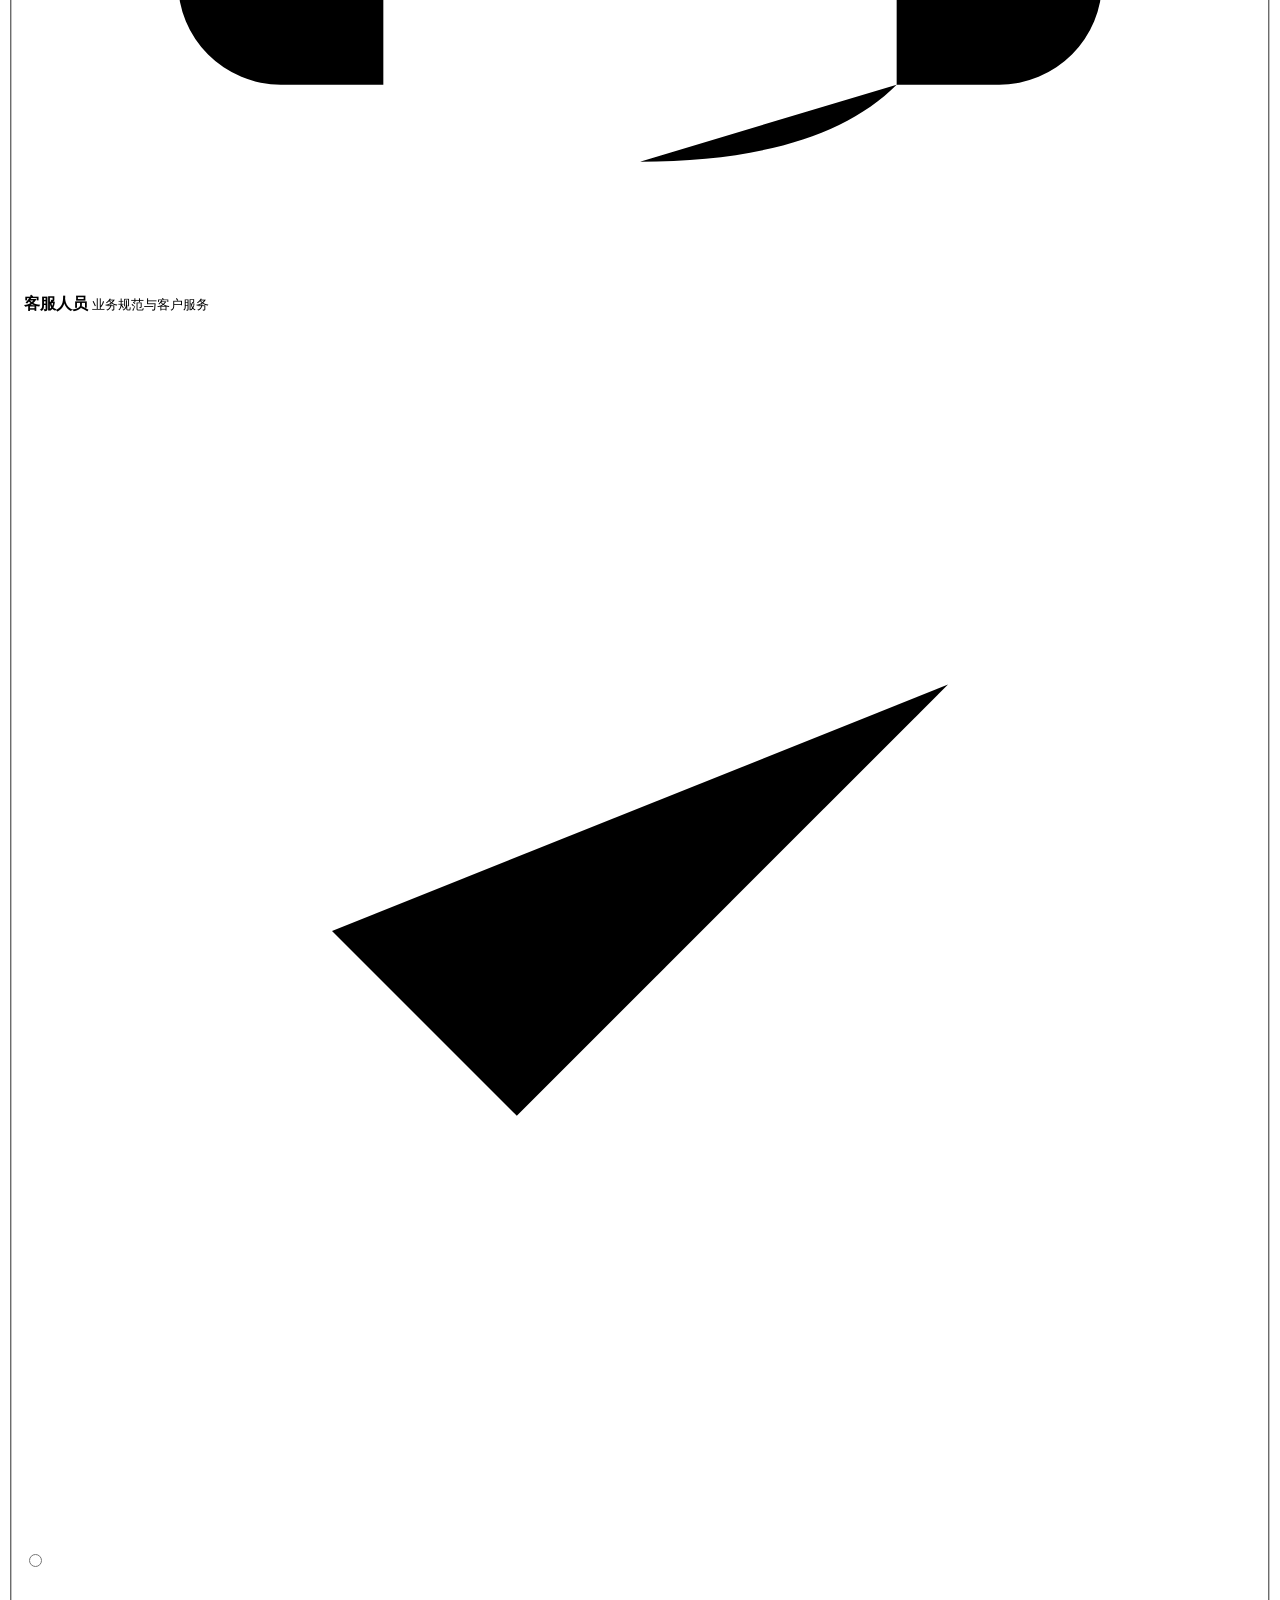
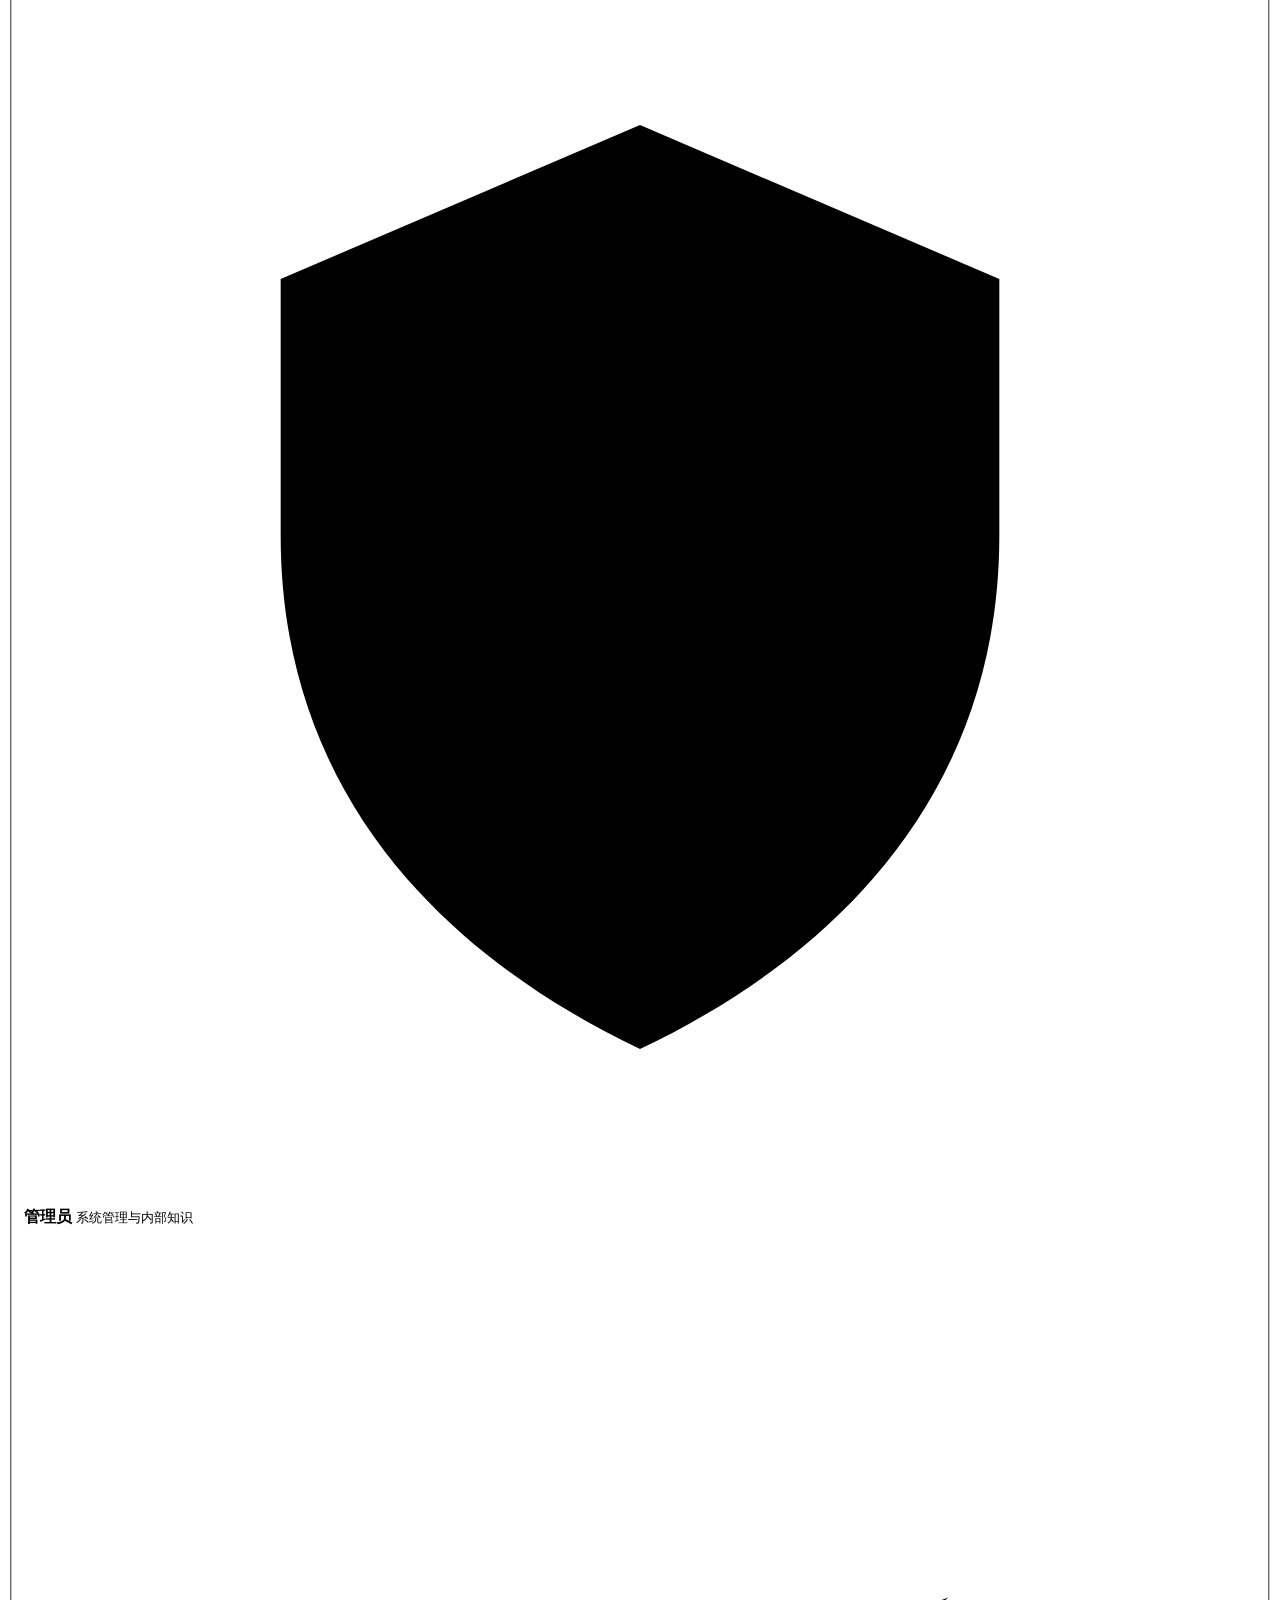
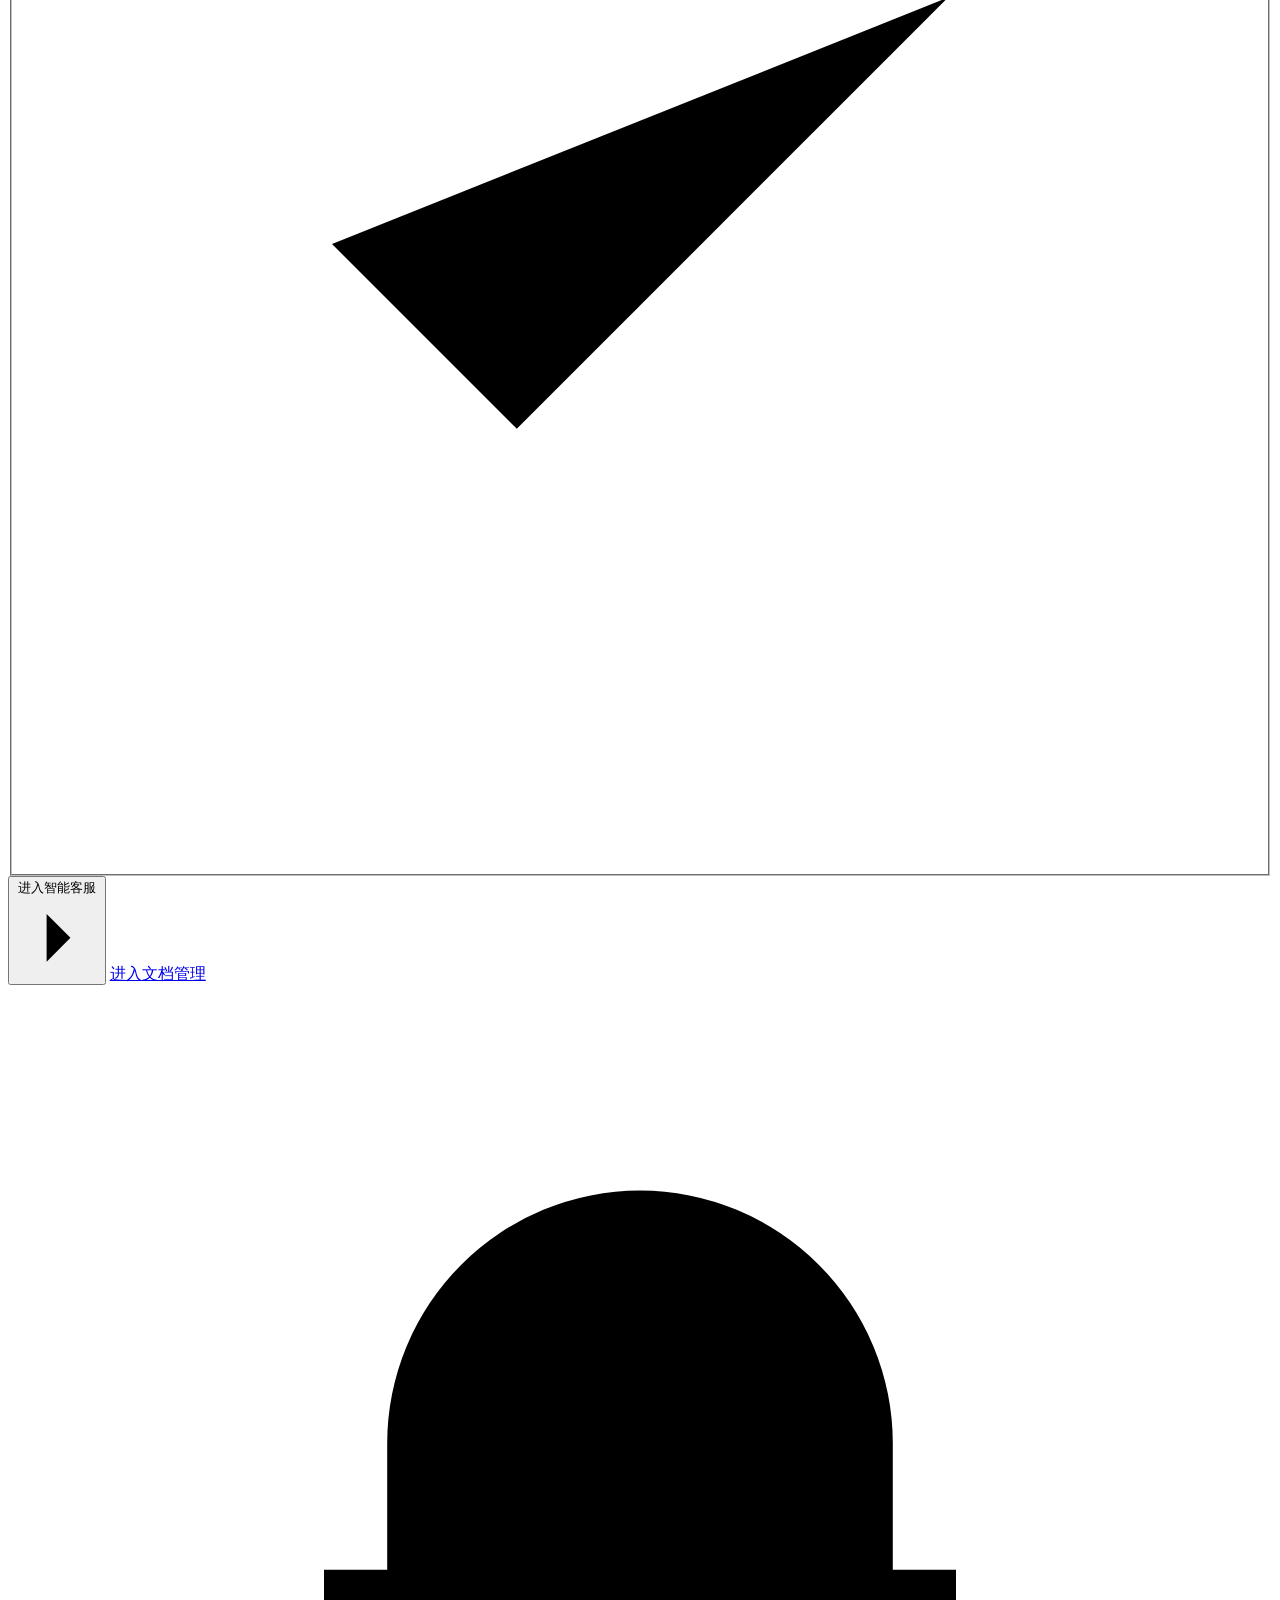
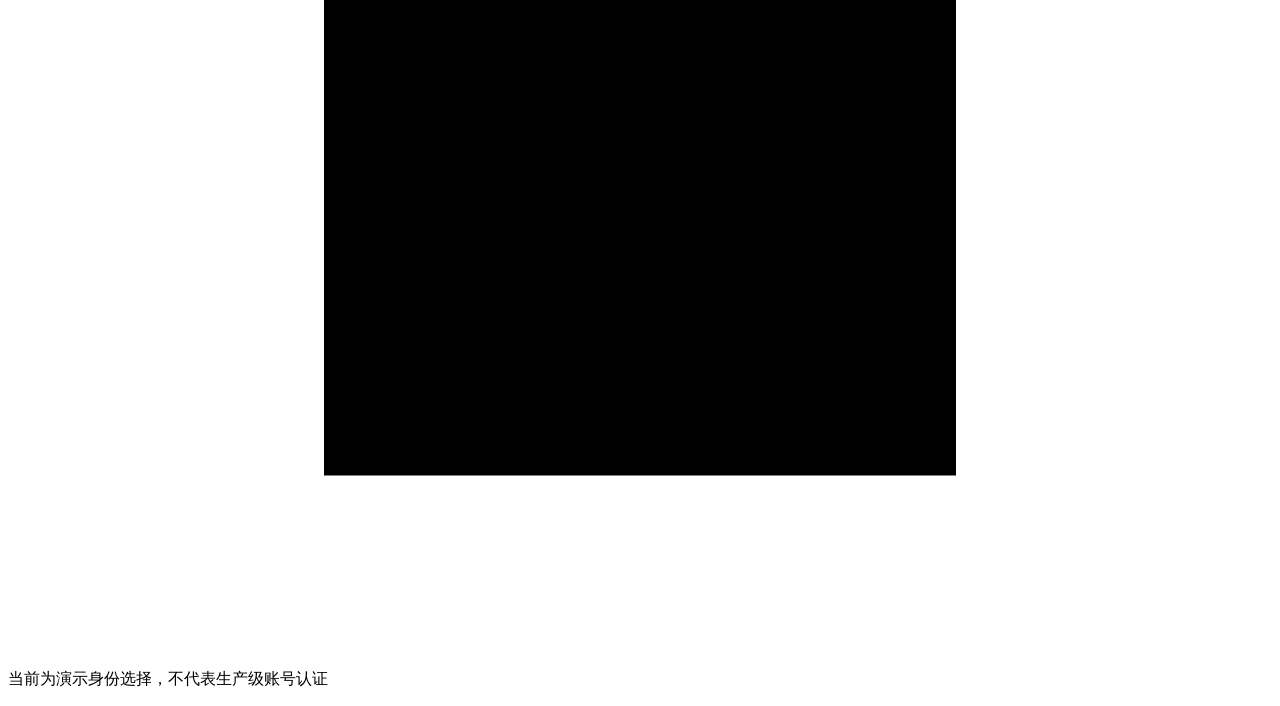
==== commit 4d6ccb19: "update Day3" ====
--- a/mobile/index.html
+++ b/mobile/index.html
@@ -100,6 +100,7 @@
               进入智能客服
               <svg viewBox="0 0 24 24" aria-hidden="true"><path d="m9 5 7 7-7 7" /></svg>
             </button>
+            <a class="management-link" href="/documents">进入文档管理</a>
           </form>
 
           <p class="privacy-note">
